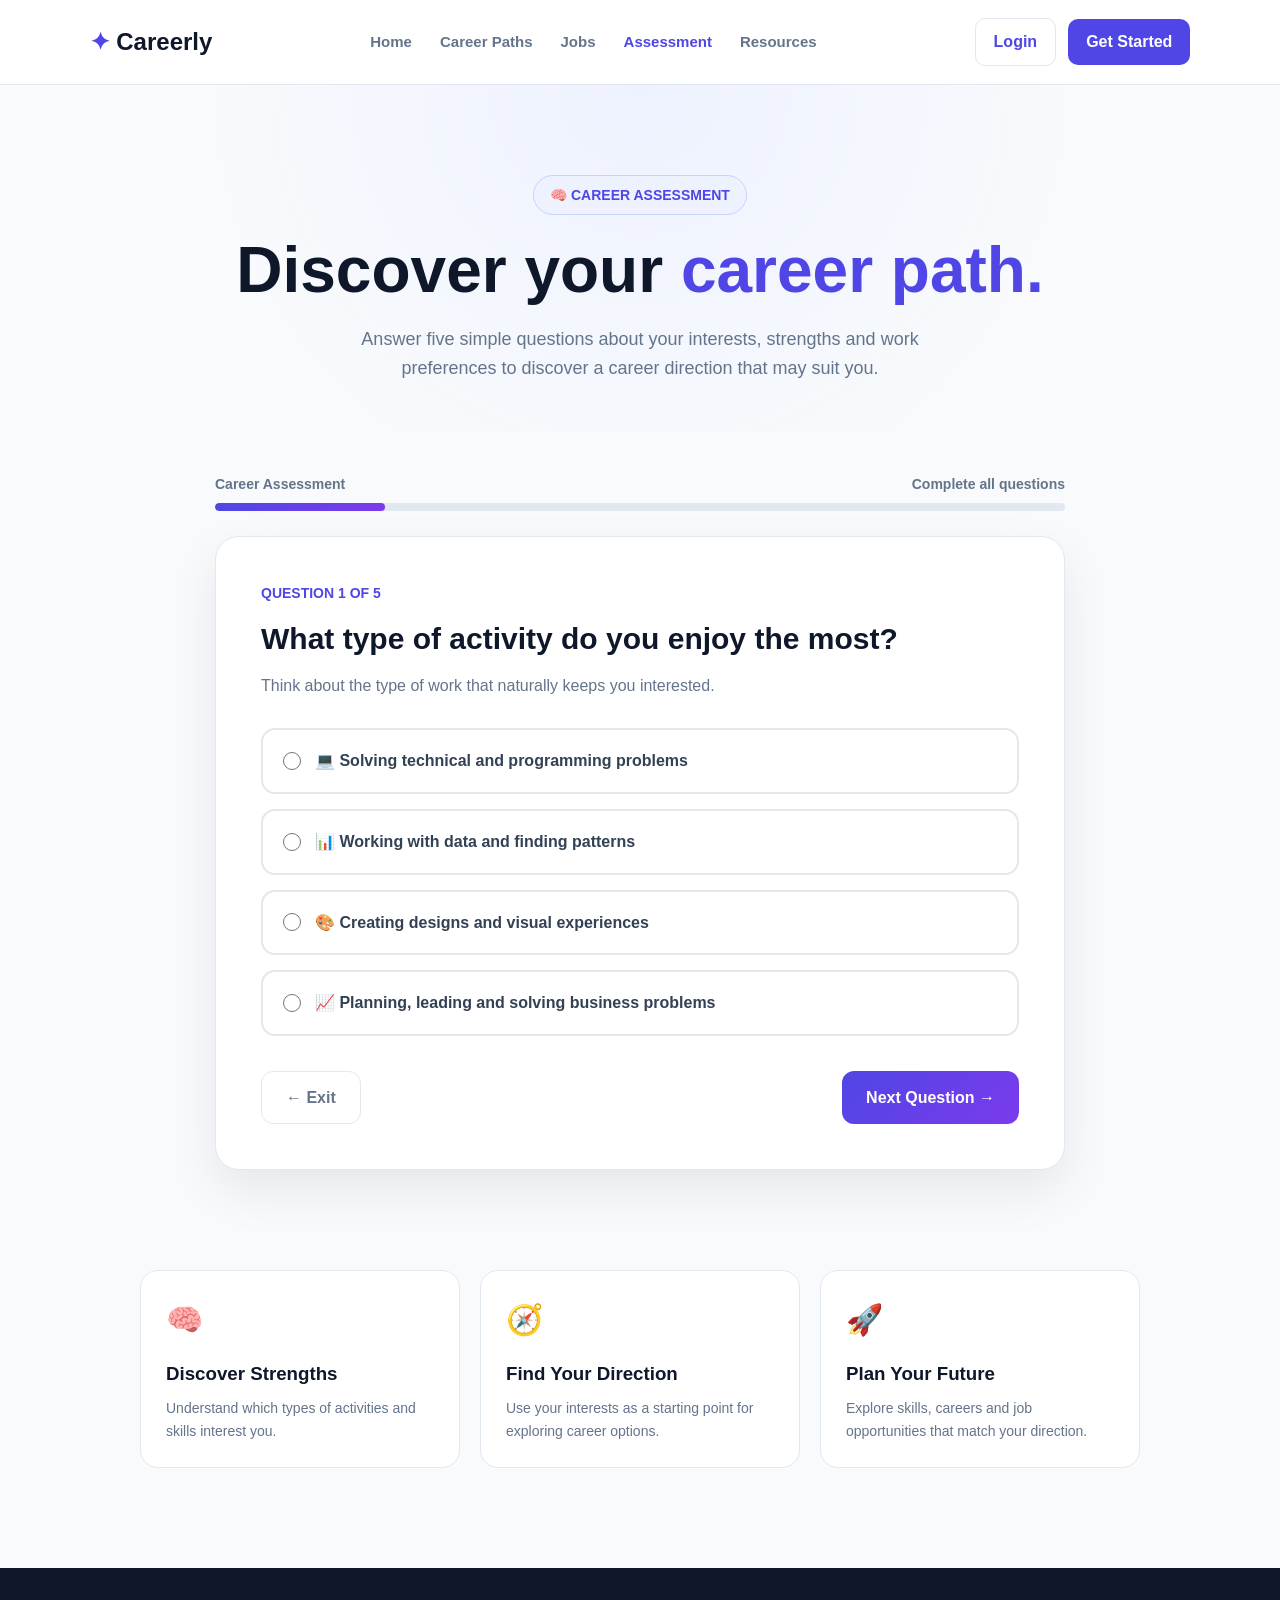
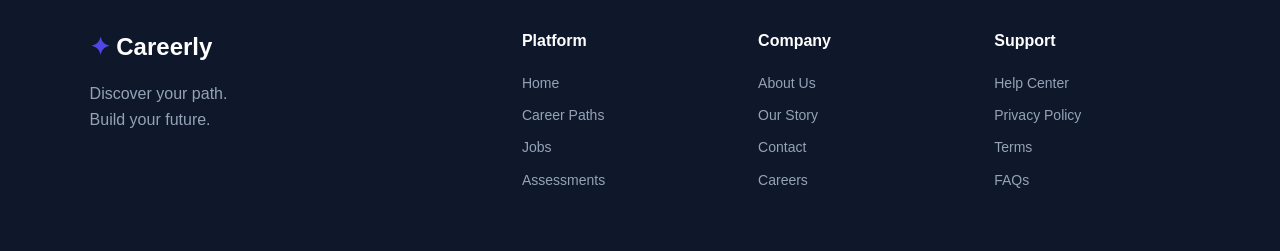
==== assessment.html @ 7309067e "initial commit" ====
<!DOCTYPE html>
<html lang="en">

<head>

    <meta charset="UTF-8">

    <meta name="viewport"
          content="width=device-width, initial-scale=1.0">

    <title>Careerly | Career Assessment</title>

    <style>

        /* =========================
           GLOBAL
        ========================= */

        * {
            margin: 0;
            padding: 0;
            box-sizing: border-box;
        }

        html {
            scroll-behavior: smooth;
        }

        body {
            font-family: Arial, sans-serif;
            background: #f8fafc;
            color: #0f172a;
            line-height: 1.6;
        }

        a {
            text-decoration: none;
            color: inherit;
        }


        /* =========================
           NAVBAR
        ========================= */

        .navbar {
            width: 100%;
            padding: 18px 7%;

            display: flex;
            align-items: center;
            justify-content: space-between;

            background: white;

            border-bottom: 1px solid #e2e8f0;

            position: sticky;
            top: 0;
            z-index: 100;
        }

        .logo {
            font-size: 24px;
            font-weight: 800;
            color: #0f172a;
        }

        .logo span {
            color: #4f46e5;
        }

        nav {
            display: flex;
            gap: 28px;
        }

        nav a {
            color: #64748b;
            font-size: 15px;
            font-weight: 600;

            transition: 0.3s ease;
        }

        nav a:hover,
        nav a.active {
            color: #4f46e5;
        }

        .nav-buttons {
            display: flex;
            align-items: center;
            gap: 12px;
        }

        .login-btn {
            padding: 10px 18px;

            color: #4f46e5;

            border: 1px solid #e2e8f0;

            border-radius: 10px;

            font-weight: 600;
        }

        .signup-btn {
            padding: 10px 18px;

            color: white;

            background: #4f46e5;

            border-radius: 10px;

            font-weight: 600;

            transition: 0.3s ease;
        }

        .signup-btn:hover {
            background: #4338ca;
            transform: translateY(-2px);
        }


        /* =========================
           HERO
        ========================= */

        .assessment-hero {
            text-align: center;

            padding: 90px 20px 50px;

            background:
                radial-gradient(
                    circle at top,
                    #eef2ff,
                    #f8fafc 60%
                );
        }

        .hero-badge {
            display: inline-block;

            padding: 8px 16px;

            background: #eef2ff;

            color: #4f46e5;

            border: 1px solid #c7d2fe;

            border-radius: 30px;

            font-size: 14px;
            font-weight: 700;

            margin-bottom: 20px;
        }

        .assessment-hero h1 {
            font-size: clamp(38px, 5vw, 64px);

            line-height: 1.1;

            margin-bottom: 20px;
        }

        .assessment-hero h1 span {
            color: #4f46e5;
        }

        .assessment-hero p {
            max-width: 650px;

            margin: auto;

            color: #64748b;

            font-size: 18px;
        }


        /* =========================
           ASSESSMENT CONTAINER
        ========================= */

        .assessment-container {
            width: min(850px, 90%);

            margin: 40px auto 100px;
        }


        /* =========================
           HIDDEN STATE RADIOS
        ========================= */

        .assessment-container > input {
            display: none;
        }


        /* =========================
           PROGRESS
        ========================= */

        .progress-wrapper {
            margin-bottom: 25px;
        }

        .progress-top {
            display: flex;
            justify-content: space-between;

            margin-bottom: 8px;

            color: #64748b;

            font-size: 14px;
            font-weight: 600;
        }

        .progress-bar {
            height: 8px;

            background: #e2e8f0;

            border-radius: 20px;

            overflow: hidden;
        }

        .progress-fill {
            height: 100%;

            background: linear-gradient(
                90deg,
                #4f46e5,
                #7c3aed
            );

            border-radius: 20px;

            transition: width 0.4s ease;
        }


        /* =========================
           QUESTION CARD
        ========================= */

        .question-card {
            display: none;

            background: white;

            border: 1px solid #e2e8f0;

            border-radius: 24px;

            padding: 45px;

            box-shadow:
                0 20px 50px rgba(15, 23, 42, 0.08);

            animation: fadeUp 0.4s ease;
        }

        @keyframes fadeUp {

            from {
                opacity: 0;
                transform: translateY(15px);
            }

            to {
                opacity: 1;
                transform: translateY(0);
            }

        }

        .question-number {
            color: #4f46e5;

            font-size: 14px;

            font-weight: 800;

            margin-bottom: 10px;
        }

        .question-card h2 {
            font-size: 30px;

            margin-bottom: 10px;
        }

        .question-description {
            color: #64748b;

            margin-bottom: 30px;
        }


        /* =========================
           OPTIONS
        ========================= */

        .options {
            display: grid;

            gap: 15px;
        }

        .options label {
            display: flex;

            align-items: center;

            padding: 18px 20px;

            border: 2px solid #e2e8f0;

            border-radius: 14px;

            cursor: pointer;

            font-weight: 600;

            color: #334155;

            transition: all 0.25s ease;
        }

        .options label:hover {
            border-color: #a5b4fc;

            background: #f8faff;

            transform: translateX(4px);
        }

        .options input {
            margin-right: 14px;

            accent-color: #4f46e5;

            width: 18px;
            height: 18px;
        }

        .options input:checked + span {
            color: #4f46e5;
        }

        .options label:has(input:checked) {
            border-color: #4f46e5;

            background: #eef2ff;

            box-shadow:
                0 5px 20px rgba(79, 70, 229, 0.08);
        }


        /* =========================
           QUESTION NAVIGATION
        ========================= */

        .question-buttons {
            display: flex;

            justify-content: space-between;

            margin-top: 35px;
        }

        .back-btn,
        .next-btn,
        .result-btn {
            display: inline-flex;

            align-items: center;

            justify-content: center;

            padding: 13px 24px;

            border-radius: 12px;

            font-weight: 700;

            transition: 0.3s ease;
        }

        .back-btn {
            border: 1px solid #e2e8f0;

            color: #64748b;

            background: white;
        }

        .back-btn:hover {
            border-color: #94a3b8;

            color: #0f172a;
        }

        .next-btn,
        .result-btn {
            color: white;

            background: linear-gradient(
                135deg,
                #4f46e5,
                #7c3aed
            );

            cursor: pointer;
        }

        .next-btn:hover,
        .result-btn:hover {
            transform: translateY(-2px);

            box-shadow:
                0 10px 25px rgba(79, 70, 229, 0.25);
        }


        /* =========================
           SHOW QUESTION 1
        ========================= */

        #q1:checked ~ .question-1 {
            display: block;
        }

        #q2:checked ~ .question-2 {
            display: block;
        }

        #q3:checked ~ .question-3 {
            display: block;
        }

        #q4:checked ~ .question-4 {
            display: block;
        }

        #q5:checked ~ .question-5 {
            display: block;
        }

        #result:checked ~ .result-card {
            display: block;
        }


        /* =========================
           PROGRESS WIDTH
        ========================= */

        #q1:checked ~ .progress-wrapper .progress-fill {
            width: 20%;
        }

        #q2:checked ~ .progress-wrapper .progress-fill {
            width: 40%;
        }

        #q3:checked ~ .progress-wrapper .progress-fill {
            width: 60%;
        }

        #q4:checked ~ .progress-wrapper .progress-fill {
            width: 80%;
        }

        #q5:checked ~ .progress-wrapper .progress-fill {
            width: 100%;
        }

        #result:checked ~ .progress-wrapper .progress-fill {
            width: 100%;
        }


        /* =========================
           RESULT CARD
        ========================= */

        .result-card {
            display: none;

            background: white;

            border: 1px solid #e2e8f0;

            border-radius: 24px;

            padding: 55px 45px;

            text-align: center;

            box-shadow:
                0 20px 50px rgba(15, 23, 42, 0.08);

            animation: fadeUp 0.5s ease;
        }

        .result-icon {
            width: 80px;
            height: 80px;

            display: flex;

            align-items: center;
            justify-content: center;

            margin: 0 auto 20px;

            border-radius: 50%;

            background: #eef2ff;

            font-size: 38px;
        }

        .result-card h2 {
            font-size: 34px;

            margin-bottom: 12px;
        }

        .result-card > p {
            max-width: 580px;

            margin: 0 auto 30px;

            color: #64748b;
        }

        .recommended-career {
            padding: 25px;

            margin-bottom: 30px;

            border-radius: 18px;

            background:
                linear-gradient(
                    135deg,
                    #eef2ff,
                    #f5f3ff
                );

            border: 1px solid #c7d2fe;
        }

        .recommended-career small {
            display: block;

            color: #64748b;

            margin-bottom: 5px;
        }

        .recommended-career strong {
            font-size: 25px;

            color: #4f46e5;
        }

        .result-buttons {
            display: flex;

            justify-content: center;

            gap: 15px;

            flex-wrap: wrap;
        }


        /* =========================
           INFO SECTION
        ========================= */

        .info-section {
            width: min(1000px, 90%);

            margin: 0 auto 100px;
        }

        .info-grid {
            display: grid;

            grid-template-columns:
                repeat(3, 1fr);

            gap: 20px;
        }

        .info-card {
            padding: 25px;

            background: white;

            border: 1px solid #e2e8f0;

            border-radius: 18px;

            transition: 0.3s ease;
        }

        .info-card:hover {
            transform: translateY(-5px);

            box-shadow:
                0 15px 30px rgba(15, 23, 42, 0.08);
        }

        .info-icon {
            font-size: 30px;

            margin-bottom: 15px;
        }

        .info-card h3 {
            margin-bottom: 8px;
        }

        .info-card p {
            color: #64748b;

            font-size: 14px;
        }


        /* =========================
           FOOTER
        ========================= */

        footer {
            padding: 60px 7%;

            background: #0f172a;

            color: white;

            display: grid;

            grid-template-columns:
                2fr 1fr 1fr 1fr;

            gap: 40px;
        }

        footer .logo {
            color: white;
        }

        .footer-brand p {
            margin-top: 15px;

            color: #94a3b8;
        }

        .footer-column {
            display: flex;

            flex-direction: column;

            gap: 10px;
        }

        .footer-column h4 {
            margin-bottom: 8px;
        }

        .footer-column a {
            color: #94a3b8;

            font-size: 14px;

            transition: 0.3s ease;
        }

        .footer-column a:hover {
            color: white;
        }


        /* =========================
           RESPONSIVE
        ========================= */

        @media (max-width: 900px) {

            nav {
                display: none;
            }

            .question-card,
            .result-card {
                padding: 30px 25px;
            }

            .info-grid {
                grid-template-columns: 1fr;
            }

            footer {
                grid-template-columns: 1fr 1fr;
            }

        }


        @media (max-width: 600px) {

            .navbar {
                padding: 15px 5%;
            }

            .nav-buttons {
                gap: 5px;
            }

            .login-btn,
            .signup-btn {
                padding: 8px 12px;

                font-size: 13px;
            }

            .assessment-hero {
                padding-top: 60px;
            }

            .assessment-hero p {
                font-size: 16px;
            }

            .question-card h2 {
                font-size: 24px;
            }

            .question-buttons {
                gap: 10px;
            }

            .back-btn,
            .next-btn {
                padding: 11px 17px;

                font-size: 14px;
            }

            footer {
                grid-template-columns: 1fr;
            }

        }

    </style>

</head>


<body>


    <!-- =========================
         NAVBAR
    ========================= -->

    <header class="navbar">

        <a href="index.html" class="logo">
            <span>✦</span> Careerly
        </a>


        <nav>

            <a href="index.html">
                Home
            </a>

            <a href="carrers.html">
                Career Paths
            </a>

            <a href="jobs.html">
                Jobs
            </a>

            <a href="assessment.html" class="active">
                Assessment
            </a>

            <a href="index.html#resources">
                Resources
            </a>

        </nav>


        <div class="nav-buttons">

            <a href="index.html#login"
               class="login-btn">
                Login
            </a>

            <a href="index.html#get-started"
               class="signup-btn">
                Get Started
            </a>

        </div>

    </header>



    <!-- =========================
         HERO
    ========================= -->

    <section class="assessment-hero">

        <div class="hero-badge">
            🧠 CAREER ASSESSMENT
        </div>

        <h1>
            Discover your
            <span>career path.</span>
        </h1>

        <p>
            Answer five simple questions about your interests,
            strengths and work preferences to discover a career
            direction that may suit you.
        </p>

    </section>



    <!-- =========================
         ASSESSMENT
    ========================= -->

    <main class="assessment-container">


        <!-- PAGE STATE -->

        <input
            type="radio"
            name="page"
            id="q1"
            checked
        >

        <input
            type="radio"
            name="page"
            id="q2"
        >

        <input
            type="radio"
            name="page"
            id="q3"
        >

        <input
            type="radio"
            name="page"
            id="q4"
        >

        <input
            type="radio"
            name="page"
            id="q5"
        >

        <input
            type="radio"
            name="page"
            id="result"
        >


        <!-- =========================
             PROGRESS
        ========================= -->

        <div class="progress-wrapper">

            <div class="progress-top">

                <span>
                    Career Assessment
                </span>

                <span>
                    Complete all questions
                </span>

            </div>

            <div class="progress-bar">

                <div class="progress-fill"></div>

            </div>

        </div>



        <!-- =========================
             QUESTION 1
        ========================= -->

        <section class="question-card question-1">

            <div class="question-number">
                QUESTION 1 OF 5
            </div>

            <h2>
                What type of activity do you enjoy the most?
            </h2>

            <p class="question-description">
                Think about the type of work that naturally
                keeps you interested.
            </p>


            <div class="options">

                <label>

                    <input
                        type="radio"
                        name="answer1"
                        value="technology"
                    >

                    <span>
                        💻 Solving technical and programming problems
                    </span>

                </label>


                <label>

                    <input
                        type="radio"
                        name="answer1"
                        value="data"
                    >

                    <span>
                        📊 Working with data and finding patterns
                    </span>

                </label>


                <label>

                    <input
                        type="radio"
                        name="answer1"
                        value="design"
                    >

                    <span>
                        🎨 Creating designs and visual experiences
                    </span>

                </label>


                <label>

                    <input
                        type="radio"
                        name="answer1"
                        value="business"
                    >

                    <span>
                        📈 Planning, leading and solving business problems
                    </span>

                </label>

            </div>


            <div class="question-buttons">

                <a href="index.html"
                   class="back-btn">
                    ← Exit
                </a>

                <label for="q2"
                       class="next-btn">
                    Next Question →
                </label>

            </div>

        </section>



        <!-- =========================
             QUESTION 2
        ========================= -->

        <section class="question-card question-2">

            <div class="question-number">
                QUESTION 2 OF 5
            </div>

            <h2>
                What kind of problems do you enjoy solving?
            </h2>

            <p class="question-description">
                Choose the option that sounds most like you.
            </p>


            <div class="options">

                <label>

                    <input
                        type="radio"
                        name="answer2"
                    >

                    <span>
                        🧩 Building solutions using logic and code
                    </span>

                </label>


                <label>

                    <input
                        type="radio"
                        name="answer2"
                    >

                    <span>
                        🔍 Finding patterns and making predictions
                    </span>

                </label>


                <label>

                    <input
                        type="radio"
                        name="answer2"
                    >

                    <span>
                        ✏️ Improving how people interact with products
                    </span>

                </label>


                <label>

                    <input
                        type="radio"
                        name="answer2"
                    >

                    <span>
                        🚀 Finding better ways to grow an organization
                    </span>

                </label>

            </div>


            <div class="question-buttons">

                <label for="q1"
                       class="back-btn">
                    ← Previous
                </label>

                <label for="q3"
                       class="next-btn">
                    Next Question →
                </label>

            </div>

        </section>



        <!-- =========================
             QUESTION 3
        ========================= -->

        <section class="question-card question-3">

            <div class="question-number">
                QUESTION 3 OF 5
            </div>

            <h2>
                Which skill would you like to use more?
            </h2>

            <p class="question-description">
                Choose the skill you would most enjoy developing.
            </p>


            <div class="options">

                <label>

                    <input
                        type="radio"
                        name="answer3"
                    >

                    <span>
                        💻 Programming and technical skills
                    </span>

                </label>


                <label>

                    <input
                        type="radio"
                        name="answer3"
                    >

                    <span>
                        📊 Analysis and analytical thinking
                    </span>

                </label>


                <label>

                    <input
                        type="radio"
                        name="answer3"
                    >

                    <span>
                        🎨 Creativity and visual thinking
                    </span>

                </label>


                <label>

                    <input
                        type="radio"
                        name="answer3"
                    >

                    <span>
                        🤝 Communication and leadership
                    </span>

                </label>

            </div>


            <div class="question-buttons">

                <label for="q2"
                       class="back-btn">
                    ← Previous
                </label>

                <label for="q4"
                       class="next-btn">
                    Next Question →
                </label>

            </div>

        </section>



        <!-- =========================
             QUESTION 4
        ========================= -->

        <section class="question-card question-4">

            <div class="question-number">
                QUESTION 4 OF 5
            </div>

            <h2>
                What kind of work environment do you prefer?
            </h2>

            <p class="question-description">
                Think about where you would feel most productive.
            </p>


            <div class="options">

                <label>

                    <input
                        type="radio"
                        name="answer4"
                    >

                    <span>
                        💻 Working independently on technical projects
                    </span>

                </label>


                <label>

                    <input
                        type="radio"
                        name="answer4"
                    >

                    <span>
                        📊 Working with information and reports
                    </span>

                </label>


                <label>

                    <input
                        type="radio"
                        name="answer4"
                    >

                    <span>
                        🎨 Working creatively with a team
                    </span>

                </label>


                <label>

                    <input
                        type="radio"
                        name="answer4"
                    >

                    <span>
                        👥 Collaborating and leading people
                    </span>

                </label>

            </div>


            <div class="question-buttons">

                <label for="q3"
                       class="back-btn">
                    ← Previous
                </label>

                <label for="q5"
                       class="next-btn">
                    Next Question →
                </label>

            </div>

        </section>



        <!-- =========================
             QUESTION 5
        ========================= -->

        <section class="question-card question-5">

            <div class="question-number">
                QUESTION 5 OF 5
            </div>

            <h2>
                What matters most in your future career?
            </h2>

            <p class="question-description">
                Choose the factor that matters most to you.
            </p>


            <div class="options">

                <label>

                    <input
                        type="radio"
                        name="answer5"
                    >

                    <span>
                        💻 Building innovative technology
                    </span>

                </label>


                <label>

                    <input
                        type="radio"
                        name="answer5"
                    >

                    <span>
                        📊 Making decisions using data
                    </span>

                </label>


                <label>

                    <input
                        type="radio"
                        name="answer5"
                    >

                    <span>
                        🎨 Creating meaningful experiences
                    </span>

                </label>


                <label>

                    <input
                        type="radio"
                        name="answer5"
                    >

                    <span>
                        📈 Leading projects and making an impact
                    </span>

                </label>

            </div>


            <div class="question-buttons">

                <label for="q4"
                       class="back-btn">
                    ← Previous
                </label>

                <label for="result"
                       class="result-btn">
                    See My Result →
                </label>

            </div>

        </section>



        <!-- =========================
             RESULT
        ========================= -->

        <section class="result-card">

            <div class="result-icon">
                🎯
            </div>

            <h2>
                Your Career Direction
            </h2>

            <p>
                Based on your assessment journey, Careerly
                has identified a potential career direction
                for you to explore.
            </p>


            <div class="recommended-career">

                <small>
                    RECOMMENDED CAREER DIRECTION
                </small>

                <strong>
                    Software Engineering
                </strong>

            </div>


            <p>
                Explore technology careers such as Software
                Engineer, AI Engineer and Cloud Engineer.
                You can compare these paths and discover the
                skills required for each role.
            </p>


            <div class="result-buttons">

                <a href="carrers.html"
                   class="result-btn">
                    Explore Career Paths →
                </a>

                <a href="jobs.html"
                   class="back-btn">
                    Explore Jobs
                </a>

            </div>

        </section>

    </main>



    <!-- =========================
         INFO SECTION
    ========================= -->

    <section class="info-section">

        <div class="info-grid">


            <div class="info-card">

                <div class="info-icon">
                    🧠
                </div>

                <h3>
                    Discover Strengths
                </h3>

                <p>
                    Understand which types of activities
                    and skills interest you.
                </p>

            </div>


            <div class="info-card">

                <div class="info-icon">
                    🧭
                </div>

                <h3>
                    Find Your Direction
                </h3>

                <p>
                    Use your interests as a starting point
                    for exploring career options.
                </p>

            </div>


            <div class="info-card">

                <div class="info-icon">
                    🚀
                </div>

                <h3>
                    Plan Your Future
                </h3>

                <p>
                    Explore skills, careers and job
                    opportunities that match your direction.
                </p>

            </div>

        </div>

    </section>



    <!-- =========================
         FOOTER
    ========================= -->

    <footer>


        <div class="footer-brand">

            <div class="logo">
                <span>✦</span> Careerly
            </div>

            <p>
                Discover your path.<br>
                Build your future.
            </p>

        </div>


        <div class="footer-column">

            <h4>
                Platform
            </h4>

            <a href="index.html">
                Home
            </a>

            <a href="carrers.html">
                Career Paths
            </a>

            <a href="jobs.html">
                Jobs
            </a>

            <a href="assessment.html">
                Assessments
            </a>

        </div>


        <div class="footer-column">

            <h4>
                Company
            </h4>

            <a href="index.html#about">
                About Us
            </a>

            <a href="index.html#about">
                Our Story
            </a>

            <a href="mailto:careerly@example.com">
                Contact
            </a>

            <a href="carrers.html">
                Careers
            </a>

        </div>


        <div class="footer-column">

            <h4>
                Support
            </h4>

            <a href="index.html#resources">
                Help Center
            </a>

            <a href="index.html#privacy">
                Privacy Policy
            </a>

            <a href="index.html#terms">
                Terms
            </a>

            <a href="index.html#resources">
                FAQs
            </a>

        </div>

    </footer>


</body>

</html>
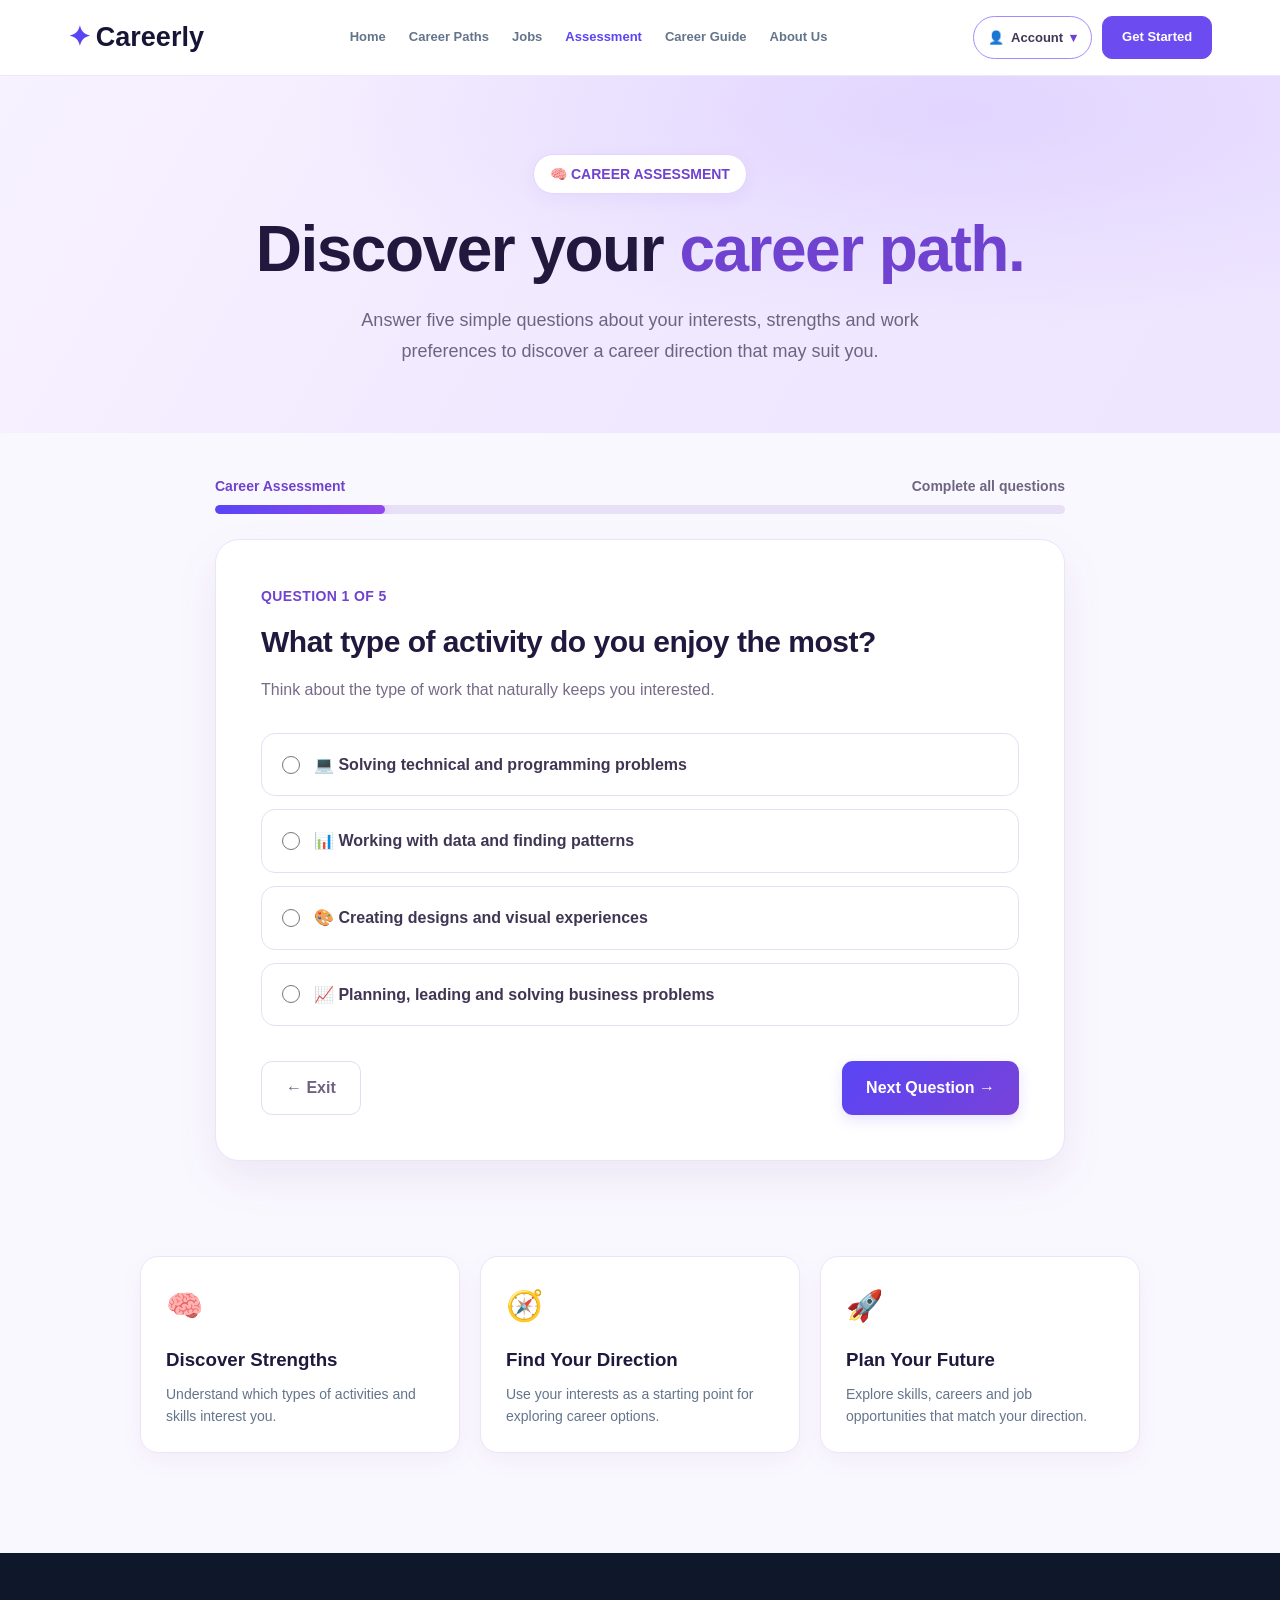
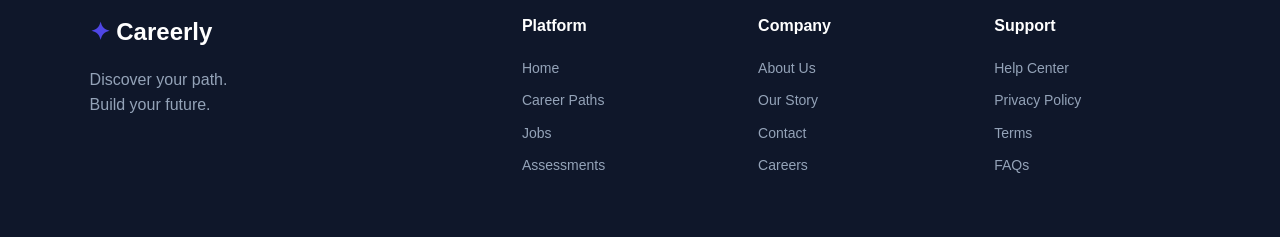
==== commit 79ad13b5: "initial commit" ====
--- a/assessment.html
+++ b/assessment.html
@@ -50,7 +50,7 @@
             display: flex;
             align-items: center;
             justify-content: space-between;
-
+            gap: 24px;
             background: white;
 
             border-bottom: 1px solid #e2e8f0;
@@ -89,10 +89,12 @@
         }
 
         .nav-buttons {
-            display: flex;
-            align-items: center;
-            gap: 12px;
-        }
+    display: flex;
+    align-items: center;
+    gap: 12px;
+    margin-left: auto;
+    flex-shrink: 0;
+}
 
         .login-btn {
             padding: 10px 18px;
@@ -770,6 +772,476 @@
             }
 
         }
+        
+/* =====================================
+   ASSESSMENT PAGE - MATCH HOME NAVBAR
+===================================== */
+
+.navbar {
+    width: 100%;
+    min-height: 76px;
+    padding: 14px 5.3%;
+    display: flex;
+    align-items: center;
+    justify-content: space-between;
+    gap: 24px;
+    background: #ffffff;
+    border-bottom: 1px solid #eee8fa;
+    position: sticky;
+    top: 0;
+    z-index: 1000;
+}
+
+.navbar > .logo {
+    display: inline-flex;
+    align-items: center;
+    gap: 5px;
+    flex-shrink: 0;
+    color: #171536;
+    font-size: 27px;
+    font-weight: 800;
+    text-decoration: none;
+    white-space: nowrap;
+}
+
+.navbar > .logo span {
+    color: #5945f5;
+}
+
+.navbar .main-nav {
+    display: flex;
+    align-items: center;
+    justify-content: center;
+    gap: 23px;
+    flex: 1;
+}
+
+.navbar .main-nav a {
+    padding: 10px 0;
+    color: #64748b;
+    font-size: 13px;
+    font-weight: 600;
+    text-decoration: none;
+    white-space: nowrap;
+    transition: color 0.2s ease;
+}
+
+.navbar .main-nav a:hover,
+.navbar .main-nav a.active {
+    color: #5945f5;
+}
+
+.navbar .nav-actions {
+    display: flex;
+    align-items: center;
+    justify-content: flex-end;
+    gap: 10px;
+    flex-shrink: 0;
+}
+
+.navbar .account-menu {
+    position: relative;
+}
+
+.navbar .account-button {
+    display: inline-flex;
+    align-items: center;
+    justify-content: center;
+    gap: 7px;
+    min-height: 43px;
+    padding: 9px 14px;
+    background: #ffffff;
+    color: #403653;
+    border: 1px solid #a58aff;
+    border-radius: 24px;
+    font-size: 13px;
+    font-weight: 700;
+    white-space: nowrap;
+    cursor: pointer;
+    transition: background 0.2s ease, border-color 0.2s ease;
+}
+
+.navbar .account-avatar,
+.navbar .account-arrow {
+    color: #7042d0;
+}
+
+.navbar .account-button:hover,
+.navbar .account-menu:focus-within .account-button {
+    background: #f5f1ff;
+    border-color: #7042d0;
+}
+
+.navbar .signup-btn {
+    display: inline-flex;
+    align-items: center;
+    justify-content: center;
+    min-height: 43px;
+    padding: 0 19px;
+    background: #6c4cf1;
+    color: #ffffff;
+    border: 1px solid #6c4cf1;
+    border-radius: 10px;
+    font-size: 13px;
+    font-weight: 700;
+    text-decoration: none;
+    white-space: nowrap;
+    transition: background 0.2s ease, transform 0.2s ease;
+}
+
+.navbar .signup-btn:hover {
+    background: #5838d8;
+    border-color: #5838d8;
+    color: #ffffff;
+    transform: translateY(-1px);
+}
+
+/* Account dropdown */
+.navbar .account-dropdown {
+    display: block;
+    position: absolute;
+    top: calc(100% + 10px);
+    right: 0;
+    z-index: 1100;
+    width: 255px;
+    max-width: calc(100vw - 24px);
+    padding: 10px;
+    background: #ffffff;
+    border: 1px solid #e9e1fa;
+    border-radius: 15px;
+    box-shadow: 0 16px 40px rgba(56, 35, 94, 0.16);
+    opacity: 0;
+    visibility: hidden;
+    transform: translateY(8px);
+    transition: opacity 0.2s ease, transform 0.2s ease,
+                visibility 0.2s ease;
+}
+
+.navbar .account-menu:hover .account-dropdown,
+.navbar .account-menu:focus-within .account-dropdown {
+    opacity: 1;
+    visibility: visible;
+    transform: translateY(0);
+}
+
+.navbar .account-heading {
+    display: flex;
+    flex-direction: column;
+    gap: 3px;
+    padding: 12px;
+}
+
+.navbar .account-heading strong {
+    color: #30264b;
+    font-size: 15px;
+}
+
+.navbar .account-heading span {
+    color: #827790;
+    font-size: 12px;
+}
+
+.navbar .account-dropdown > a {
+    display: block;
+    padding: 10px 12px;
+    color: #403653;
+    border-radius: 8px;
+    font-size: 13px;
+    text-decoration: none;
+    transition: background 0.2s ease, color 0.2s ease;
+}
+
+.navbar .account-dropdown > a:hover {
+    background: #f2edff;
+    color: #7042d0;
+}
+
+.navbar .account-divider {
+    height: 1px;
+    margin: 8px 4px;
+    background: #eee8fa;
+}
+
+/* Responsive navbar */
+@media (max-width: 1050px) {
+    .navbar {
+        flex-wrap: wrap;
+        gap: 12px 18px;
+    }
+
+    .navbar .main-nav {
+        gap: 14px;
+    }
+}
+
+@media (max-width: 900px) {
+    .navbar .main-nav {
+        display: flex;
+        flex-wrap: wrap;
+    }
+}
+
+@media (max-width: 600px) {
+    .navbar {
+        padding: 12px 5%;
+        justify-content: center;
+    }
+
+    .navbar > .logo {
+        font-size: 24px;
+    }
+
+    .navbar .main-nav {
+        width: 100%;
+        order: 3;
+        justify-content: center;
+        gap: 8px 16px;
+    }
+
+    .navbar .main-nav a {
+        font-size: 12px;
+    }
+
+    .navbar .nav-actions {
+        gap: 6px;
+    }
+
+    .navbar .account-button {
+        min-height: 39px;
+        padding: 8px 11px;
+    }
+
+    .navbar .signup-btn {
+        min-height: 39px;
+        padding: 0 13px;
+    }
+}
+
+/* ==========================================
+   CAREERLY ASSESSMENT — LAVENDER POLISH
+   Matches the Jobs page color theme
+========================================== */
+
+/* Main page background */
+body {
+    background: #faf8ff;
+    color: #21183d;
+}
+
+/* Hero section */
+.assessment-hero {
+    padding: 78px 20px 65px;
+    background:
+        radial-gradient(
+            ellipse at 75% 10%,
+            rgba(208, 190, 255, 0.45),
+            transparent 48%
+        ),
+        linear-gradient(
+            120deg,
+            #f7f2ff 0%,
+            #f0e8ff 55%,
+            #eee5ff 100%
+        );
+}
+
+.assessment-hero .hero-badge {
+    background: #ffffff;
+    color: #7042d0;
+    border: 1px solid #e3d5ff;
+    box-shadow: 0 5px 18px rgba(112, 66, 208, 0.06);
+}
+
+.assessment-hero h1 {
+    color: #21183d;
+    letter-spacing: -1.5px;
+}
+
+.assessment-hero h1 span {
+    color: #7042d0;
+}
+
+.assessment-hero p {
+    color: #6d6482;
+    line-height: 1.75;
+}
+
+/* Assessment section background and spacing */
+.assessment-container {
+    margin: 42px auto 95px;
+}
+
+/* Progress text */
+.progress-top {
+    color: #706581;
+}
+
+.progress-top span:first-child {
+    color: #7042d0;
+}
+
+/* Progress track and fill */
+.progress-bar {
+    height: 9px;
+    background: #e8e0f7;
+    border-radius: 20px;
+}
+
+.progress-fill {
+    background: linear-gradient(
+        90deg,
+        #5945f5,
+        #9147ed
+    );
+    box-shadow: 0 2px 8px rgba(112, 66, 208, 0.2);
+}
+
+/* Question card */
+.question-card,
+.result-card {
+    background: #ffffff;
+    border: 1px solid #ece4fa;
+    border-radius: 24px;
+    box-shadow: 0 18px 45px rgba(70, 42, 120, 0.08);
+}
+
+.question-number {
+    color: #7042d0;
+    letter-spacing: 0.4px;
+}
+
+.question-card h2,
+.result-card h2 {
+    color: #21183d;
+    letter-spacing: -0.5px;
+}
+
+.question-description,
+.result-card > p {
+    color: #766b89;
+    line-height: 1.7;
+}
+
+/* Answer options */
+.options {
+    gap: 13px;
+}
+
+.options label {
+    background: #ffffff;
+    border: 1.5px solid #e7def6;
+    border-radius: 14px;
+    color: #403653;
+    transition:
+        border-color 0.2s ease,
+        background 0.2s ease,
+        box-shadow 0.2s ease,
+        transform 0.2s ease;
+}
+
+.options label:hover {
+    border-color: #b49af0;
+    background: #faf7ff;
+    box-shadow: 0 5px 16px rgba(112, 66, 208, 0.07);
+    transform: translateY(-1px);
+}
+
+/* Selected answer */
+.options label:has(input:checked) {
+    border-color: #7042d0;
+    background: #f4efff;
+    box-shadow: 0 5px 18px rgba(112, 66, 208, 0.10);
+}
+
+.options input:checked + span {
+    color: #7042d0;
+}
+
+/* Back button */
+.back-btn {
+    background: #ffffff;
+    color: #6e6283;
+    border: 1px solid #e5dcf3;
+    border-radius: 11px;
+}
+
+.back-btn:hover {
+    background: #f8f4ff;
+    color: #7042d0;
+    border-color: #c8b5f2;
+}
+
+/* Next and results buttons */
+.next-btn,
+.result-btn {
+    background: linear-gradient(
+        135deg,
+        #5945f5,
+        #7842d8
+    );
+    color: #ffffff;
+    border: none;
+    border-radius: 11px;
+    box-shadow: 0 5px 14px rgba(89, 69, 245, 0.15);
+}
+
+.next-btn:hover,
+.result-btn:hover {
+    background: linear-gradient(
+        135deg,
+        #4b35df,
+        #6632c5
+    );
+    box-shadow: 0 8px 20px rgba(89, 69, 245, 0.23);
+}
+
+/* Result section */
+.result-icon {
+    background: #f0e8ff;
+}
+
+.recommended-career {
+    background: linear-gradient(
+        135deg,
+        #f6f0ff,
+        #eee5ff
+    );
+    border: 1px solid #e0d0ff;
+    border-radius: 18px;
+}
+
+.recommended-career strong {
+    color: #7042d0;
+}
+
+/* Information cards below the assessment */
+.info-grid > div {
+    background: #ffffff;
+    border: 1px solid #ece4fa;
+    border-radius: 18px;
+    box-shadow: 0 8px 25px rgba(70, 42, 120, 0.05);
+}
+
+/* Small-screen spacing */
+@media (max-width: 600px) {
+    .assessment-hero {
+        padding: 55px 18px 45px;
+    }
+
+    .assessment-container {
+        margin-top: 30px;
+    }
+
+    .question-card,
+    .result-card {
+        border-radius: 19px;
+        padding: 28px 20px;
+    }
+
+    .options label {
+        padding: 15px;
+    }
+}
 
     </style>
 
@@ -783,53 +1255,47 @@
          NAVBAR
     ========================= -->
 
-    <header class="navbar">
-
-        <a href="index.html" class="logo">
-            <span>✦</span> Careerly
-        </a>
-
-
-        <nav>
-
-            <a href="index.html">
-                Home
-            </a>
-
-            <a href="carrers.html">
-                Career Paths
-            </a>
-
-            <a href="jobs.html">
-                Jobs
-            </a>
-
-            <a href="assessment.html" class="active">
-                Assessment
-            </a>
-
-            <a href="index.html#resources">
-                Resources
-            </a>
-
-        </nav>
-
-
-        <div class="nav-buttons">
-
-            <a href="index.html#login"
-               class="login-btn">
-                Login
-            </a>
-
-            <a href="index.html#get-started"
-               class="signup-btn">
-                Get Started
-            </a>
-
+<header class="navbar">
+    <a href="index.html" class="logo"><span>✦</span> Careerly</a>
+
+    <nav class="main-nav" aria-label="Main navigation">
+        <a href="index.html">Home</a>
+        <a href="carrers.html">Career Paths</a>
+        <a href="jobs.html">Jobs</a>
+        <a href="assessment.html" class="active" aria-current="page">Assessment</a>
+        <a href="index.html#career-roadmap">Career Guide</a>
+        <a href="index.html#about">About Us</a>
+    </nav>
+
+    <div class="nav-actions">
+        <div class="account-menu">
+            <button class="account-button" type="button"
+                    aria-label="Open account menu">
+                <span class="account-avatar">👤</span>
+                <span>Account</span>
+                <span class="account-arrow">▾</span>
+            </button>
+
+            <div class="account-dropdown">
+                <div class="account-heading">
+                    <strong>Your Account</strong>
+                    <span>Manage your career profile</span>
+                </div>
+                <a href="index.html#profile">👤 My Profile</a>
+                <a href="index.html#account-details">🪪 Account Details</a>
+                <a href="index.html#resume">📄 My Resume</a>
+                <a href="index.html#saved-jobs">🔖 Saved Jobs</a>
+                <a href="index.html#notifications">🔔 Notifications</a>
+                <a href="index.html#settings">⚙️ Settings</a>
+                <a href="index.html#privacy">🔒 Privacy &amp; Security</a>
+                <div class="account-divider"></div>
+                <a href="login.html" class="logout-link">↪ Log out</a>
+            </div>
         </div>
 
-    </header>
+        <a href="carrers.html" class="signup-btn">Get Started</a>
+    </div>
+</header>
 
 
 
